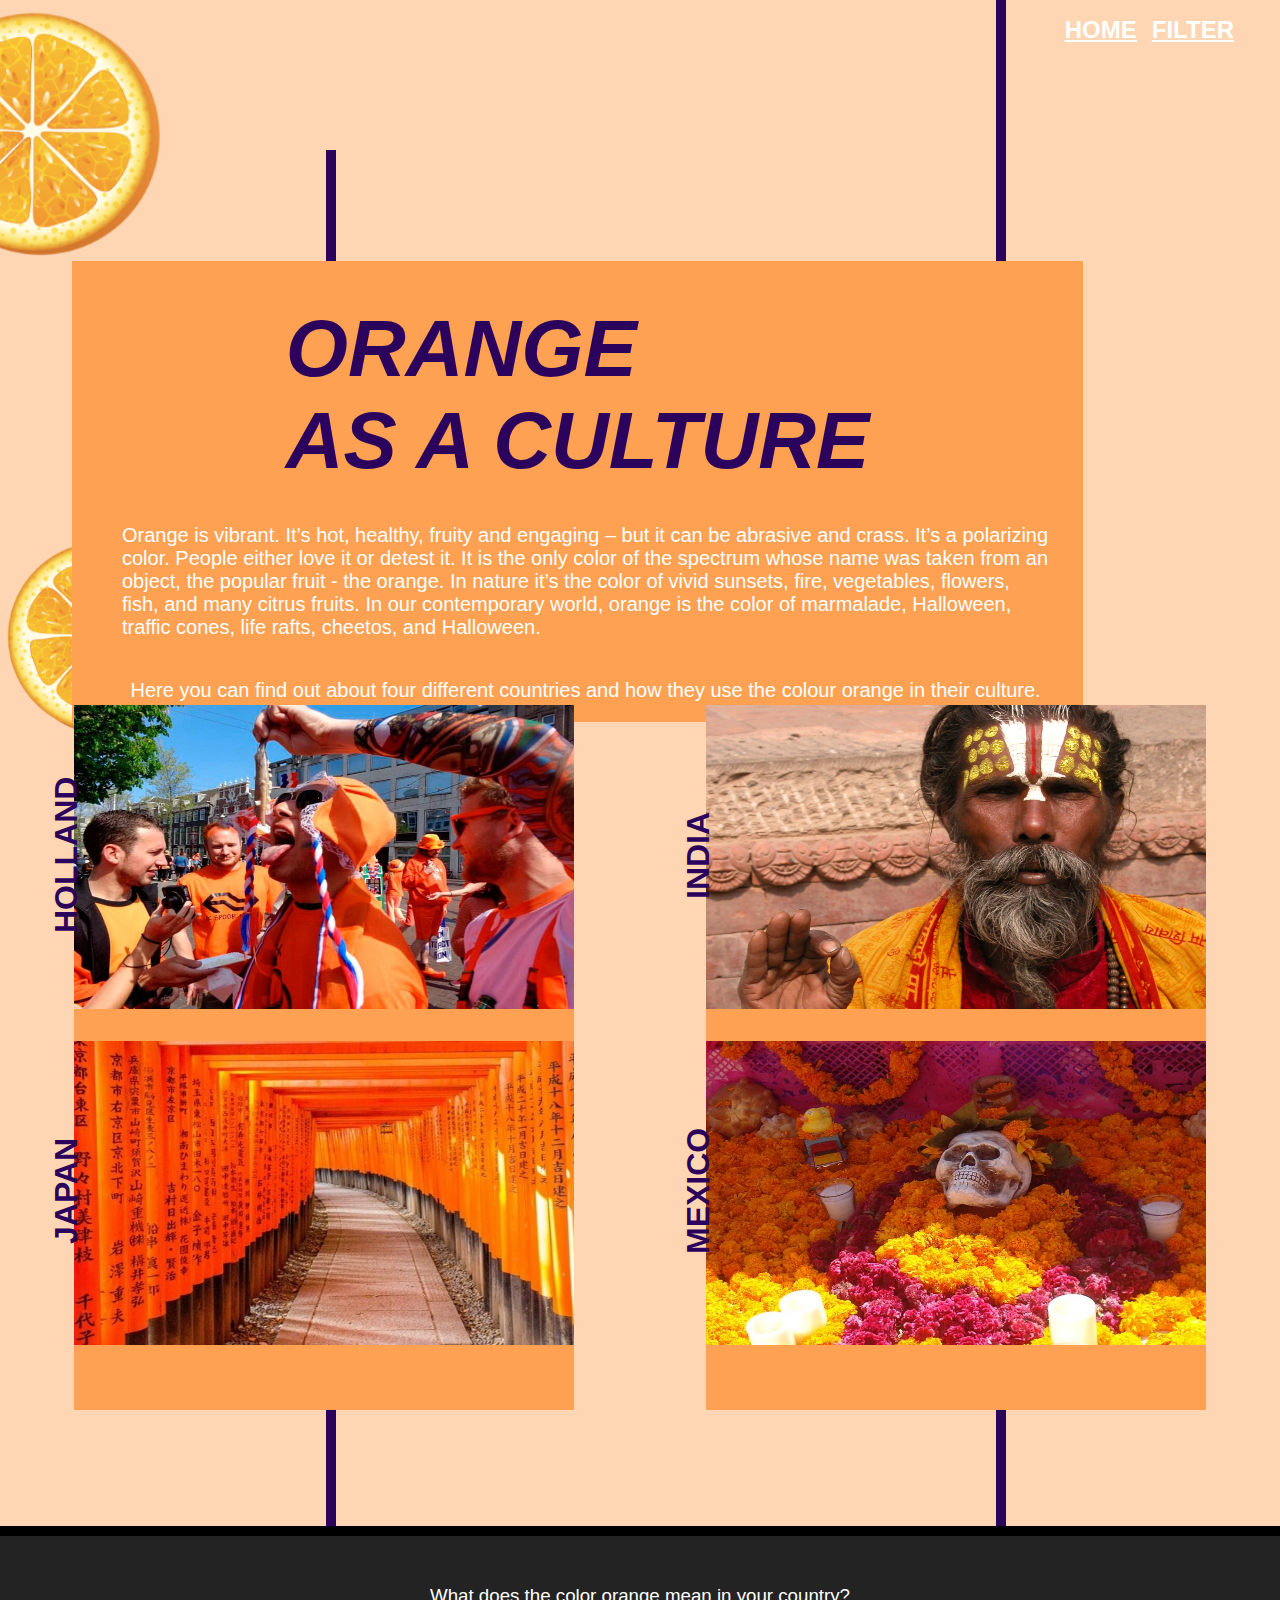
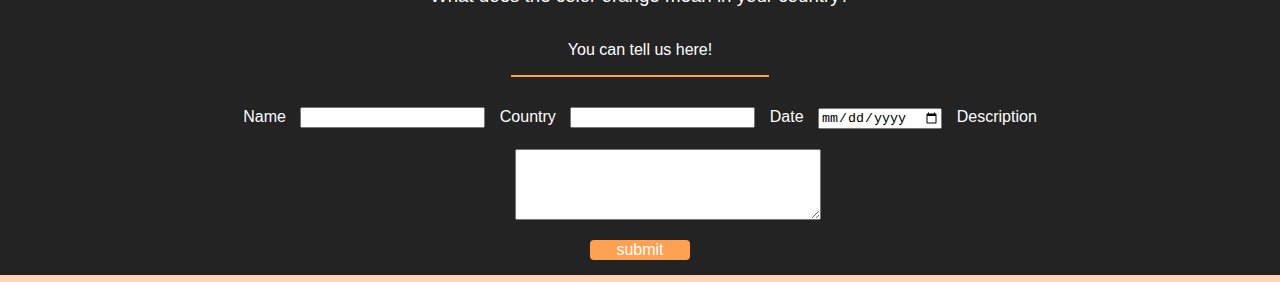
==== index.html @ 49e74b85 "Add files via upload" ====
<!DOCTYPE html>
<html lang="en">

<head>
    <meta charset="UTF-8">
    <meta name="author" content="Lucaderuiter">
    <meta name="viewport" content="width=device-width, initial-scale=1">
    <title>FED site</title>
    <link rel="stylesheet" href="stylesheet.css">
    
</head>

<body>
    <header>
        <nav>
            <ul>
                <li> <a href="index.html">HOME</a> </li>
                <li id="filterknop" class="fknop">FILTER</li>
            </ul>
        </nav>

        <section id="filtersection">
            <h2> COUNTRIES</h2>
            <ul>
                <li>Netherlands</li>
                <li>India</li>
                <li>Mexico</li>
                <li>Japan</li>
            </ul>

            <h2> CATEGORIES</h2>
            <ul>
                <li>Clothes</li>
                <li>Religion</li>
                <li>Festival</li>
                <li>All</li>
            </ul>

            <h2> PREFERENCE</h2>
            <ul>
                <li>Faces</li>
                <li>Objects</li>
            </ul>
            <hr>
            <button id="savebtn"> Save </button>
        </section>
    </header>

    <!--De afbeeldingen in het design-->
    <img class="orangeslice" src="img/orangeslice.png" alt="orangeslice">
    <img class="orangeslice3" src="img/orangeslice.png" alt="orangeslice">
    <img class="lijn1" src="img/lijn.png" alt="lijn">
    <img class="lijn2" src="img/lijn.png" alt="lijn">


    <main>
        <!--de intro-->
        <article>
            <h1>ORANGE <br> AS A CULTURE</h1>
            <p>Orange is vibrant. It’s hot, healthy, fruity and engaging – but it can be abrasive and crass. It’s a polarizing color. People either love it or detest it. It is the only color of the spectrum whose name was taken from an object, the popular fruit - the orange. In nature it’s the color of vivid sunsets, fire, vegetables, flowers, fish, and many citrus fruits. In our contemporary world, orange is the color of marmalade, Halloween, traffic cones, life rafts, cheetos, and Halloween.
                <br>
            <p> Here you can find out about four different countries and how they use the colour orange in their culture.</p>
        </article>

        <!-- Landen -->
        <article>
            <ul>
                <li>
                    <p>HOLLAND</p> <img src="img/kingsday6.jpg"> </li>
                <li>
                    <p> INDIA </p>
                    <a href="categorie.html"><img src="img/hindu-monk-2.jpg"> </a>
                </li>
                <li>
                    <p> JAPAN </p> <img src="img/japanshrine-nieuw.jpg"> </li>
                <li>
                    <p>MEXICO</p> <img src="img/mexico-bloemen-2.jpg"></li>
            </ul>
        </article>

    </main>

    <!--   https://www.w3schools.com/html/html_form_input_types.asp-->
    <!--   Formulier voor de gebruiker-->
    <footer>
        <section>
            <h3> What does the color orange mean in your country?</h3>
            <p> You can tell us here!</p>
        </section>
        <hr>
        <form>
            <label for="Name">Name</label>
            <input type="text" name="name" required>

            <label for="country"> Country</label>
            <input type="text" name="country" required>

            <label for="date"> Date </label>
            <input type="date" name="date" required>

            <label for="description">Description</label>
            <textarea name="description" form="form" required></textarea>

            
            <input type="submit" value="submit">
            
        </form>

    </footer>
    
<script src="script.js"></script>
</body>


</html>
---- stylesheet.css ----
/* MOBILE screen */


/* https://css-tricks.com/snippets/css/a-guide-to-flexbox/
*/

html {
    font-family: Arial, sans-serif;
}
body {
    background-color: #FFD6B4;
}


/*navigatie balk*/

nav ul {
    display: flex;
    flex-wrap: wrap;
    justify-content: flex-end;
    align-items: center;
    margin-right: 23px;
    z-index: 5;
}

nav li {
    list-style-type: none;
    font-weight: 600;
    padding-right: 15px;
    color: #ffffff;
    font-size: 1em;
    text-decoration: underline;
}


/*
nav a:visited {
    color: #ffffff;
}
*/

nav li:hover, nav a:hover {
    color: #2B025C;
    transition: 0.2s;
}


/*filter optie*/


/*https://codepen.io/FED_HERK04/pen/oNggmXN*/

#filtersection {
    position: absolute;
    background-color: #D8C0FF;
    padding: 20px;
    width: 82%;
    transition: margin 0.5s ease-out;
    visibility: visible;
    z-index: 5;
    margin-left: 2%;
    margin-top: -40em;
}

#filtersection li:hover {
    background-color: #FFA152;
    color: white;
}

header section h2 {
    font-family: helvetica neue, sans-serif;
    color: #FFA152;
}

header section ul {
    display: flex;
    flex-wrap: wrap;
}

header section ul li {
    list-style-type: none;
    margin-bottom: 10px;
    margin-right: 10px;
    width: 33%;
    background-color: white;
    padding: 10px;
    font-family: helvetica neue, sans-serif;
    color: #FFA152;
    font-weight: 400;
    text-align: center;
    font-size: 1em;
}

header section button {
    height: 34px;
    width: 100px;
    margin: -20px -50px;
    margin-top: 19px;
    position: relative;
    top: 50%;
    left: 50%;
    font-family: helvetica neue, sans-serif;
    font-size: 1em;
    color: #2B025C;
    font-weight: 600;
}

header section hr {
    width: 1em;
    border-style: ridge;
    border-color: #FFA152;
}


/*startpagina*/

.orangeslice {
    position: relative;
    margin-top: -6em;
    margin-left: -6em;
    z-index: -1;
    width: 250px;
}

.orangeslice3 {
    position: relative;
    bottom: -25em;
    left: -15em;
    margin-left: 5em;
    z-index: -3;
    width: 80px;
}

.lijn1 {
    position: absolute;
    width: 10px;
    margin-top: -4em;
    height: fit-content;
    margin-left: 6%;
    z-index: -1;
}

.lijn2 {
    position: absolute;
    margin-top: 3em;
    height: 96em;
    margin-left: -20%;
    z-index: -1;
    width: 10px;
}

main article:first-child {
    background-color: #FFA152;
    width: 80%;
    margin-left: 4em;
}

main h1 {
    color: #2B025C;
    font-weight: 800;
    font-size: 3em;
    margin-bottom: 0%;
    margin-top: 25px;
    font-style: italic;
    font-family: helvetica neue, sans-serif;
    padding: 17px;
}

main p {
    color: white;
    font-size: 1em;
    font-weight: 100;
    margin-right: 20px;
    padding-left: 50px
}

main article ul {
    display: flex;
    flex-wrap: wrap;
}

main article li {
    list-style-type: none;
    background-color: #FFA152;
    width: 300px;
    height: 15em;
    margin-top: 2em;
    margin-left: auto;
    margin-right: auto;
}


/*https://stackoverflow.com/questions/4264527/vertical-text-direction*/

main article ul li p {
    writing-mode: tb-rl;
    transform: rotate(180deg);
    margin: 0px 0px 0px -40px;
    text-align: center;
    font-weight: 600;
    height: 170px;
    font-size: 2em;
    color: #2B025C;
}

main article li img {
    margin-right: auto;
    margin-left: auto;
    margin-top: -155px;
    width: 300px;
    height: 13em;
    z-index: 1;
    
}

main article li img:hover {
    opacity: 50%;
    transition: 0.3s;
}


/* categorie pagina

.categorie h1 {
    font-style: normal;
    background-color: #FFA152;
    width: 3em;
}

.categorie article li {
    margin-top: 5em;
}

.categorie article li h2 {
    transform: rotate(270deg);
    font-size: 2em;
    margin-left: 3em;
    margin-top: -80px;
    margin-bottom: -57px;
    text-align: start;
    height: 124px;
    width: 44px;
    z-index: 3;
    background-color: #FFA152;
    padding-top: 13px;
    position: relative;
}

.categorie article li img {
    margin-top: 0px;
}

.lijn3 {
    position: absolute;
    z-index: -1;
    margin-top: -8em;
    margin-left: 60%;
    width: 10px;
    height: fit-content;
} */



/*Detail pagina*/

main article {
    display: flex;
    flex-wrap: wrap;
}

main article section:first-child {
    width: 300px;
    justify-content: flex-start;
    background-color: #FFA152; 
}

main article section:last-child {
    width: 300px;
    justify-content: flex-end;
    color: #2B025C; 
}

main article section:nth-child(1) {
    color: #2B025C;
    margin-left: 10px;
    font-size: 1em;
}
 

/*
main article .sectionlinks h2 {
    color: #2B025C;
    margin-bottom: -14px;
    font-size: 2em;
}
*/

/*
main article .sectionlinks p {
    background-color: #FFA152;
    margin: 0px;
    padding-top: 40px;
    padding-right: 40px;
    padding-left: 35px;
    padding-bottom: 100px;
    font-size: 1em;
}

main article .sectionrechts {
    margin-left: 30%;
    margin-top: -9em;
}

main article .sectionrechts h3 {
    position: relative;
    color: #2B025C;
    font-weight: 500;
    background-color: #FFA152;
    margin-left: 150px;
    padding: 6px;
    padding-top: 39px;
    padding-bottom: 10px;
    margin-bottom: -15px;
}
*/

main article .sectionrechts img {
    height: 220px;
    width: 250px;
    justify-content: flex-end;
    display: flex;
}

/*
main article .sectionmidrechts {
    margin-left: 42%;
    margin-top: 4em;
}
*/

/*
main article .sectionmidrechts h2 {
    color: #2B025C;
    margin-bottom: -14px;
    font-size: 2em;
}

main article .sectionmidrechts p {
    background-color: #FFA152;
    margin: 0px;
    padding-top: 40px;
    padding-right: 40px;
    padding-left: 35px;
    padding-bottom: 100px;
    font-size: 2em;
}
*/

/*
main article .sectionmidlinks {
    width: 260px;
    margin-top: -9em;
    margin-bottom: 5em;
}
*/

/*
main article .sectionmidlinks h3 {
    position: relative;
    color: #2B025C;
    font-weight: 500;
    background-color: #FFA152;
    margin-left: 0em;
    padding: 6px;
    padding-top: 39px;
    padding-bottom: 10px;
    margin-bottom: -15px;
    width: 100px;
}
*/

main article .sectionmidlinks img {
    height: 220px;
    width: 250px;
    justify-content: flex-end;
    display: flex;
}

.lijn4 {
    position: absolute;
    z-index: -1;
    margin-top: -4em;
    margin-left: 83%;
    width: 10px;
    height: 310%;
}

.lijn5 {
    position: absolute;
    z-index: -1;
    margin-top: -4em;
    margin-left: 20%;
    width: 10px;
    height: 310%;
}


/*footer op elke pagina*/

footer {
    background-color: #232323;
    border-top-style: solid;
    border-top-color: black;
    border-top-width: 10px;
    margin-left: -8px;
    margin-right: -8px;
    margin-top: 100px;
    padding: 15px;
}

footer section h3 {
    color: white;
    font-weight: 400;
    padding: 15px;
}

footer section p {
    color: white;
}

footer section {
    height: auto;
    text-align: center;
}

footer hr {
    width: 16em;
    border-style: ridge;
    border-color: #FFA152;
}

 footer form {
    margin-top: 30px;
    text-align: center;
} 

footer label {
    color: white;
    font-weight: 100;
    margin: 10px;
}

footer form textarea {
    margin: 20px;
    width: 300px;
    height: 65px;
    align-content: center;
}

a {
    color: #ffffff;
}


/*
https://stackoverflow.com/questions/17042201/how-to-style-input-and-submit-button-with-css
*/

footer form input[type=submit] {
    width: 100px;
    align-content: center;
    background-color: #FFA152;
    color: white;
    font-size: 1em;
    border-style: none;
    border-radius: 4px;
}



/*TABLET screen MEDIAQUERIE*/

@media screen and (min-width: 600px) {
    /* https://css-tricks.com/snippets/css/a-guide-to-flexbox/
*/
    nav ul li {
        font-size: 1.2em;
    }
    .orangeslice3 {
        bottom: -30em;
        width: 120px;
    }
    .lijn1 {
        position: absolute;
        width: 10px;
        margin-top: -4em;
        height: fit-content;
        margin-left: 25%;
        z-index: -1;
    }
    .lijn2 {
        height: fit-content;
        margin-left: -120px;
    }
    #filtersection {
        width: 40%;
        margin-left: 50%;
        margin-top: -40em;
    }
    .intro {
        background-color: #FFA152;
        width: 80%;
    }
    main h1 {
        font-size: 4em;
    }
    main p {
        padding-right: 14px;
        font-size: 1em;
    }
    main article li {
        width: 500px;
        height: 19em;
    }
    /*https://stackoverflow.com/questions/4264527/vertical-text-direction*/
    main article ul li h2 {
        margin-left: -30px;
        margin-top: 100px;
        font-size: 2.5em;
    }
    main article li img {
        margin-top: -235px;
        width: 500px;
        height: 19em;
    }
    /*detail pagina*/
    .lijn4 {
        height: 3600px;
    }
    .lijn5 {
        height: 3600px;
        margin-left: 320px;
    }
    main article .sectionrechts img {
        margin: 20px;
        width: 400px;
        height: 400px;
        margin-top: -20px;
    }
    main article .sectionrechts h3 {
        width: 150px;
        margin: 20px;
        font-size: 1.7em;
        padding-left: 35px;
    }
    main article .sectionlinks {
        margin-left: 40px;
        font-size: 1.5em;
    }
    main article .sectionlinks p {
        font-size: 0.6em;
    }
    main article .sectionmidlinks {
        margin-left: 40px;
    }
    main article .sectionmidlinks h3 {
        margin: 20px;
        font-size: 1.7em;
        padding-right: 55px;
        margin-left: 60px;
    }
    main article .sectionmidlinks img {
        margin: 20px;
        width: 400px;
        height: 400px;
        margin-top: -20px;
        margin-left: 60px;
    }
    main article .sectionmidrechts p {
        font-size: 0.8em;
        margin-left: 120px;
    }
    main article .sectionmidrechts h2 {
        margin-left: 120px;
    }
    main article .sectionmidrechts {
        margin-right: 20px;
    }
}


/*DESKTOP screen MEDIAQUERIE*/

@media screen and (min-width: 992px) {
    /* https://css-tricks.com/snippets/css/a-guide-to-flexbox/
*/
    nav ul li {
        font-size: 1.5em;
    }
    .orangeslice3 {
        width: 200px;
    }
    .lijn1 {
        height: 1700px;
        margin-left: 550px;
    }
    .lijn2 {
        margin-top: 90px;
        height: 1500px;
    }
    #filtersection {
        width: 25%;
        margin-left: 69%;
        margin-top: -40em;
    }
    .intro {
        width: 60%;
        padding-left: 50px;
        padding-right: 70px;
        padding-top: 20px;
        padding-bottom: 20px;
        margin-left: 5%;
    }
    main h1 {
        font-size: 5em;
    }
    main p {
        font-size: 20px;
    }
    main article ul {
        display: flex;
        flex-wrap: wrap;
        padding: 0px;
    }
    /*categorie pagina*/
    .lijn3 {
        transform: rotate(90deg);
        margin-top: -660px;
    }
    /*detail pagina*/
    .lijn5 {
        margin-left: 500px;
        height: 2400px;
    }
    .lijn4 {
        height: 2400px;
    }
    main article {
        justify-content: center;
    }
    main article .sectionlinks h2 {
        margin: 0px;
    }
    main article .sectionlinks p {
        margin: 0px;
        height: 393px;
    }
    main article .sectionrechts {
        margin: 0px;
        margin-left: 100px
    }
    main article .sectionrechts img {
        margin: 0px;
        height: 500px;
        width: 500px;
    }
    main article .sectionrechts h3 {
        position: relative;
        color: #2B025C;
        font-weight: 500;
        background-color: #FFA152;
        margin-left: 20px;
        padding: 6px;
        padding-top: 39px;
        padding-bottom: 10px;
        margin-bottom: -15px;
        width: 5em;
    }
    main article .sectionmidrechts {
        width: 250px;
        margin-top: 110px;
        margin-right: -120px;
    }
    main article .sectionmidrechts p {
        margin: 0px;
        height: 393px;
    }
    main article .sectionmidlinks {
        margin-right: 38em;
        margin-top: -38em;
        margin-bottom: 5em;
        margin-left: -5px;
    }
    main article .sectionmidlinks h3 {
        position: relative;
        color: #2B025C;
        font-weight: 500;
        background-color: #FFA152;
        margin-left: 30px;
        padding: 6px;
        padding-top: 39px;
        padding-bottom: 10px;
        margin-bottom: -15px;
        width: 5em;
    }
    main article .sectionmidlinks img {
        height: 500px;
        width: 500px;
        margin-left: 30px;
        margin-top: 16px;
    }
    /*    footer*/
    footer form {
        margin-top: 30px;
        text-align: center;
    }
    footer form p {
        display: inline-grid;
        margin-left: 30px;
        color: white;
        font-weight: 100;
        margin-bottom: 3px;
    }
    footer form p:nth-child(7) {
        display: block;
        margin-top: 40px;
    }
    footer form textarea {
        display: block;
        margin-left: 40%;
        width: 300px;
        height: 65px;
    }
}
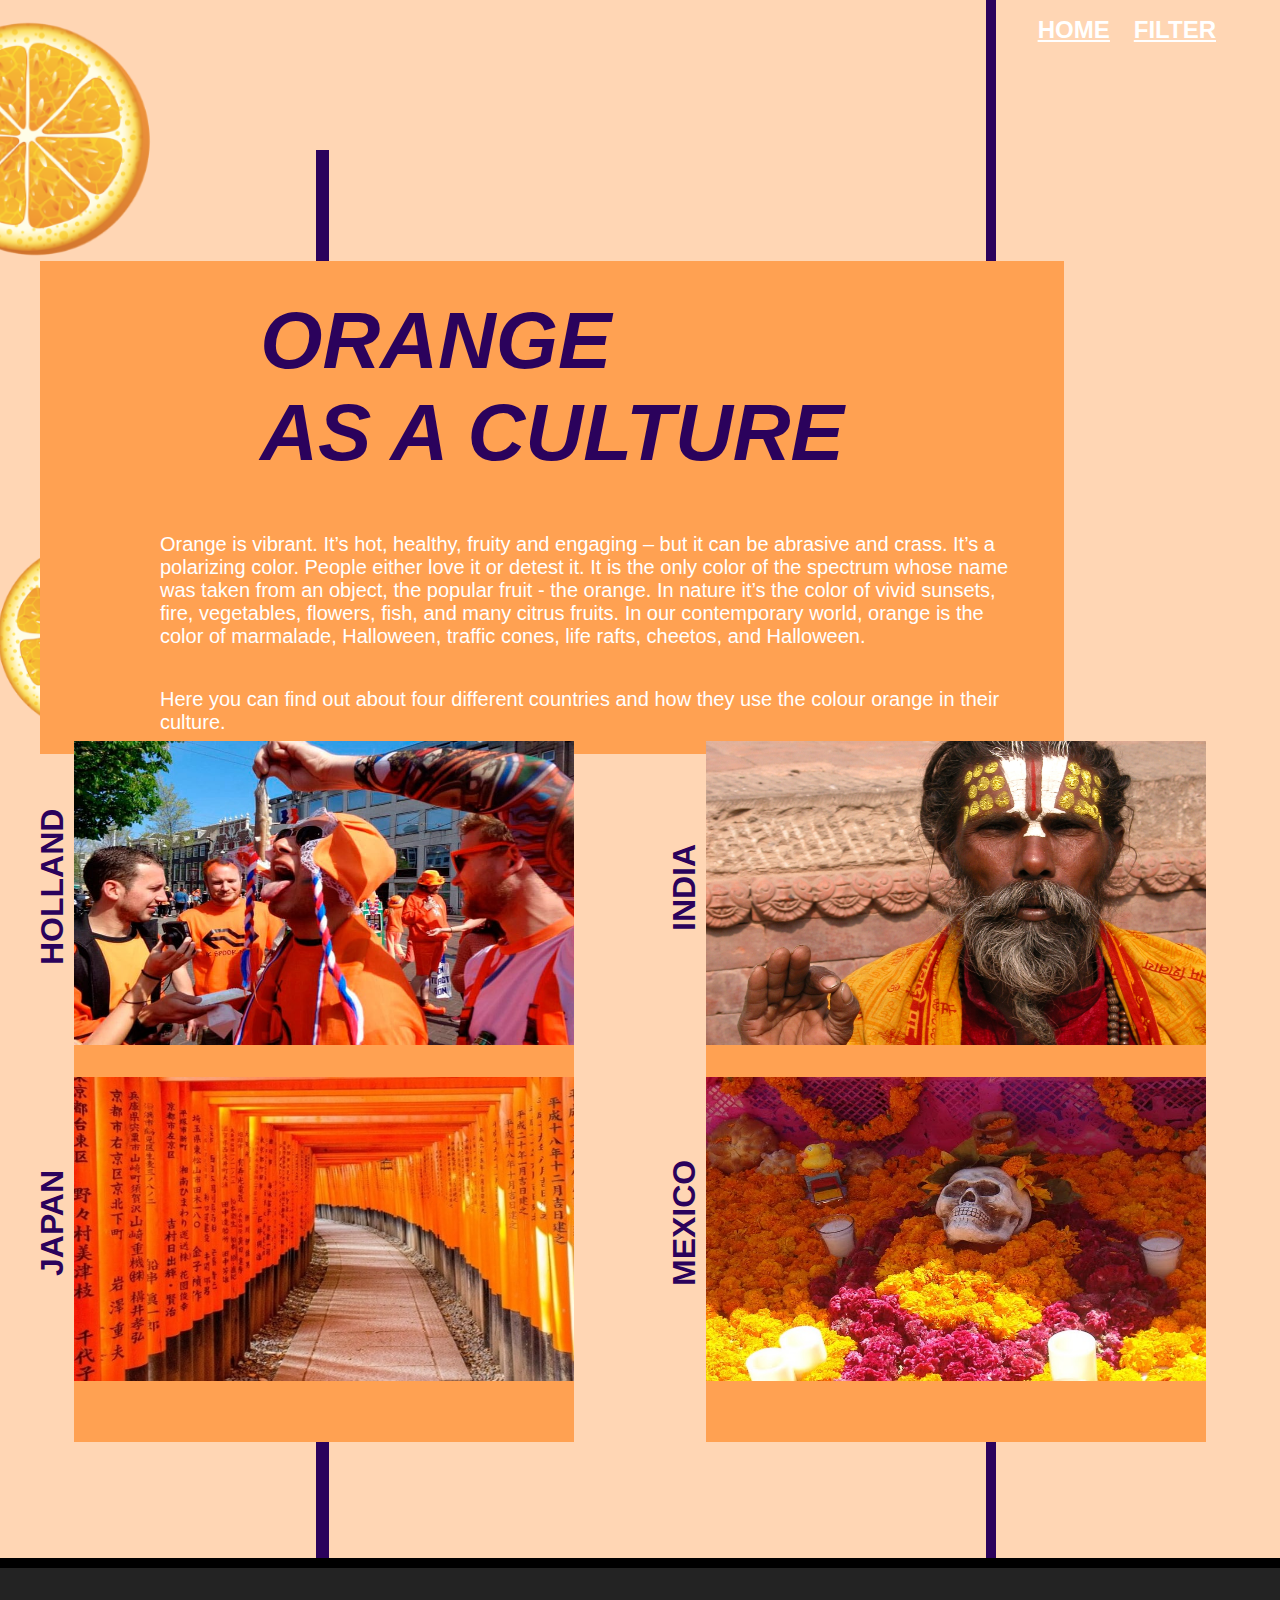
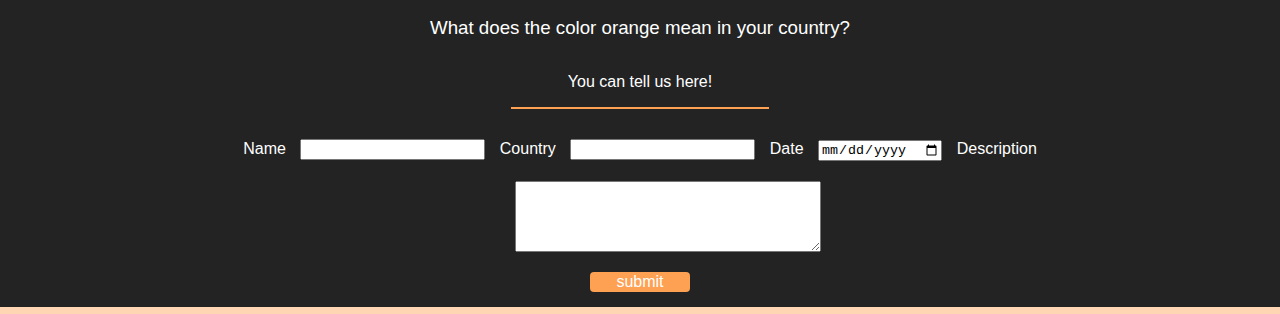
==== commit e4ae8e90: "Add files via upload" ====
--- a/index.html
+++ b/index.html
@@ -66,15 +66,15 @@
         <article>
             <ul>
                 <li>
-                    <p>HOLLAND</p> <img src="img/kingsday6.jpg"> </li>
+                    <span>HOLLAND</span> <a href="#"></a><img src="img/kingsday6.jpg"> </li>
                 <li>
-                    <p> INDIA </p>
-                    <a href="categorie.html"><img src="img/hindu-monk-2.jpg"> </a>
+                    <span> INDIA </span>
+                    <a href="detail.html"><img src="img/hindu-monk-2.jpg"> </a>
                 </li>
                 <li>
-                    <p> JAPAN </p> <img src="img/japanshrine-nieuw.jpg"> </li>
+                    <span> JAPAN </span> <a href="#"></a> <img src="img/japanshrine-nieuw.jpg"> </li>
                 <li>
-                    <p>MEXICO</p> <img src="img/mexico-bloemen-2.jpg"></li>
+                    <span>MEXICO</span> <a href="#"></a> <img src="img/mexico-bloemen-2.jpg"></li>
             </ul>
         </article>
 
@@ -89,7 +89,7 @@
         </section>
         <hr>
         <form>
-            <label for="Name">Name</label>
+            <label for="name">Name</label>
             <input type="text" name="name" required>
 
             <label for="country"> Country</label>
--- a/stylesheet.css
+++ b/stylesheet.css
@@ -19,18 +19,28 @@
     flex-wrap: wrap;
     justify-content: flex-end;
     align-items: center;
-    margin-right: 23px;
+    margin-right: 2em;
     z-index: 5;
 }
 
+
+    
 nav li {
     list-style-type: none;
     font-weight: 600;
-    padding-right: 15px;
+    padding-right: 1em;
     color: #ffffff;
-    font-size: 1em;
     text-decoration: underline;
-}
+    transition: 1s;
+
+}
+
+nav li a:active {
+    transition: 1s;
+    color: #2B025C;
+    
+}
+
 
 
 /*
@@ -38,11 +48,6 @@
     color: #ffffff;
 }
 */
-
-nav li:hover, nav a:hover {
-    color: #2B025C;
-    transition: 0.2s;
-}
 
 
 /*filter optie*/
@@ -54,12 +59,9 @@
     position: absolute;
     background-color: #D8C0FF;
     padding: 20px;
-    width: 82%;
     transition: margin 0.5s ease-out;
     visibility: visible;
     z-index: 5;
-    margin-left: 2%;
-    margin-top: -40em;
 }
 
 #filtersection li:hover {
@@ -92,10 +94,10 @@
 }
 
 header section button {
-    height: 34px;
-    width: 100px;
-    margin: -20px -50px;
-    margin-top: 19px;
+    height: 2em;
+    width: 7em;
+    margin: -3.5em;
+    transform: translate(-10%, -50%);
     position: relative;
     top: 50%;
     left: 50%;
@@ -119,7 +121,7 @@
     margin-top: -6em;
     margin-left: -6em;
     z-index: -1;
-    width: 250px;
+    width: 15em;
 }
 
 .orangeslice3 {
@@ -128,50 +130,47 @@
     left: -15em;
     margin-left: 5em;
     z-index: -3;
-    width: 80px;
+    width: 4em;
 }
 
 .lijn1 {
     position: absolute;
     width: 10px;
     margin-top: -4em;
-    height: fit-content;
-    margin-left: 6%;
+    height: 200vh;
     z-index: -1;
 }
 
 .lijn2 {
     position: absolute;
     margin-top: 3em;
-    height: 96em;
-    margin-left: -20%;
+    height: 150vh;
+    margin-left: -8em;
     z-index: -1;
-    width: 10px;
 }
 
 main article:first-child {
     background-color: #FFA152;
-    width: 80%;
-    margin-left: 4em;
+    width: 80vw;
+    margin-left: 2em;
 }
 
 main h1 {
     color: #2B025C;
-    font-weight: 800;
+    font-weight: 600;
     font-size: 3em;
-    margin-bottom: 0%;
-    margin-top: 25px;
+    margin: 0.3em;
     font-style: italic;
     font-family: helvetica neue, sans-serif;
-    padding: 17px;
+    padding: 10px;
 }
 
 main p {
     color: white;
     font-size: 1em;
     font-weight: 100;
-    margin-right: 20px;
-    padding-left: 50px
+    margin-right: 2em;
+    padding-left: 6em;
 }
 
 main article ul {
@@ -182,7 +181,7 @@
 main article li {
     list-style-type: none;
     background-color: #FFA152;
-    width: 300px;
+    width: 20em;
     height: 15em;
     margin-top: 2em;
     margin-left: auto;
@@ -192,7 +191,7 @@
 
 /*https://stackoverflow.com/questions/4264527/vertical-text-direction*/
 
-main article ul li p {
+main article ul li span {
     writing-mode: tb-rl;
     transform: rotate(180deg);
     margin: 0px 0px 0px -40px;
@@ -204,13 +203,18 @@
 }
 
 main article li img {
+    display: flex;
+    align-items: center;
+    justify-content: center;
+    overflow: hidden;
+    /*
     margin-right: auto;
     margin-left: auto;
     margin-top: -155px;
     width: 300px;
     height: 13em;
     z-index: 1;
-    
+*/
 }
 
 main article li img:hover {
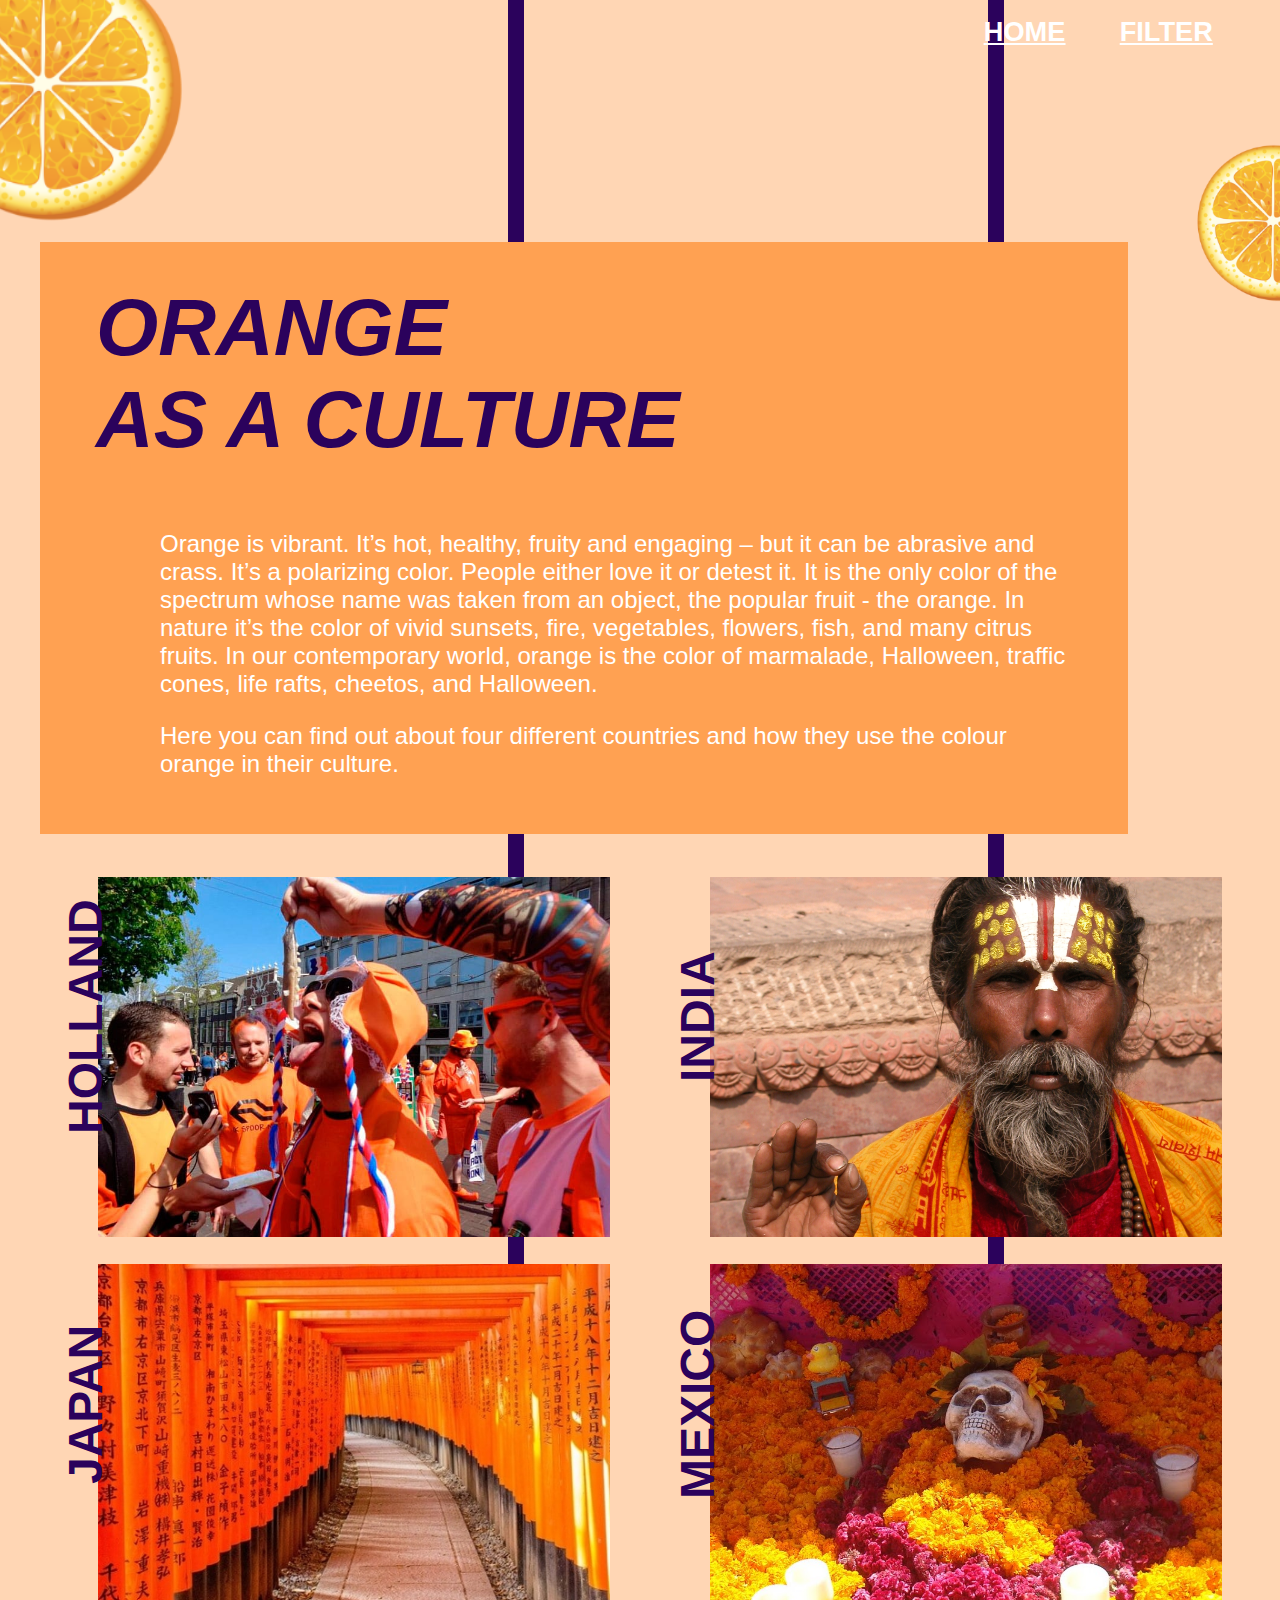
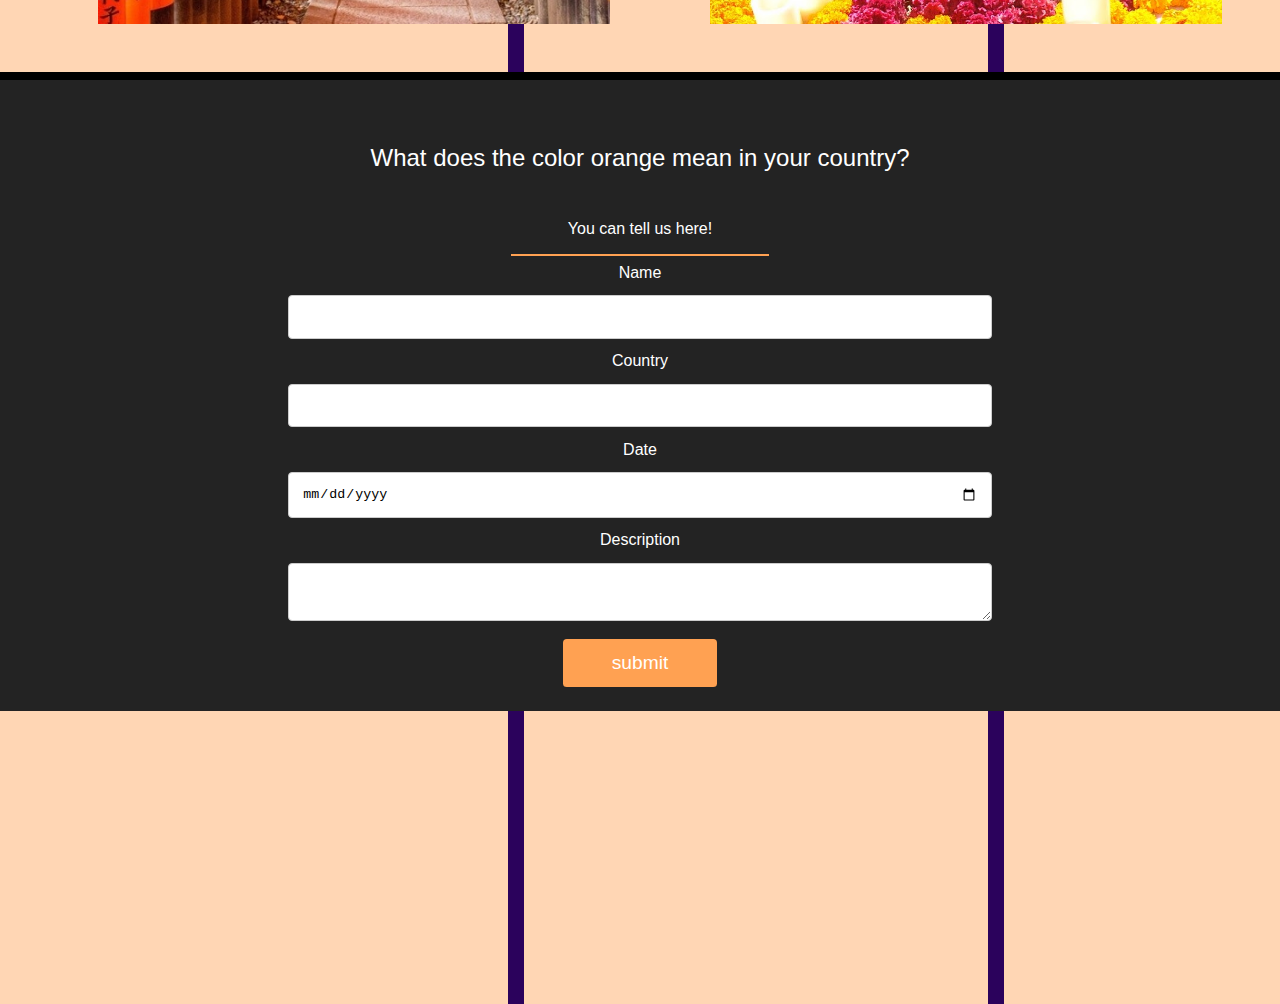
==== commit ae5aa565: "Add files via upload" ====
--- a/index.html
+++ b/index.html
@@ -7,7 +7,7 @@
     <meta name="viewport" content="width=device-width, initial-scale=1">
     <title>FED site</title>
     <link rel="stylesheet" href="stylesheet.css">
-    
+
 </head>
 
 <body>
@@ -15,7 +15,7 @@
         <nav>
             <ul>
                 <li> <a href="index.html">HOME</a> </li>
-                <li id="filterknop" class="fknop">FILTER</li>
+                <li id="filterknop">FILTER</li>
             </ul>
         </nav>
 
@@ -47,10 +47,12 @@
     </header>
 
     <!--De afbeeldingen in het design-->
-    <img class="orangeslice" src="img/orangeslice.png" alt="orangeslice">
-    <img class="orangeslice3" src="img/orangeslice.png" alt="orangeslice">
-    <img class="lijn1" src="img/lijn.png" alt="lijn">
-    <img class="lijn2" src="img/lijn.png" alt="lijn">
+    <article class="bgimages">
+        <img src="img/orangeslice.png" alt="orangeslice">
+        <img src="img/orangeslice.png" alt="orangeslice">
+        <img src="img/lijn.png" alt="lijn">
+        <img src="img/lijn.png" alt="lijn">
+    </article>
 
 
     <main>
@@ -59,22 +61,25 @@
             <h1>ORANGE <br> AS A CULTURE</h1>
             <p>Orange is vibrant. It’s hot, healthy, fruity and engaging – but it can be abrasive and crass. It’s a polarizing color. People either love it or detest it. It is the only color of the spectrum whose name was taken from an object, the popular fruit - the orange. In nature it’s the color of vivid sunsets, fire, vegetables, flowers, fish, and many citrus fruits. In our contemporary world, orange is the color of marmalade, Halloween, traffic cones, life rafts, cheetos, and Halloween.
                 <br>
-            <p> Here you can find out about four different countries and how they use the colour orange in their culture.</p>
+                <p> Here you can find out about four different countries and how they use the colour orange in their culture.</p>
         </article>
 
         <!-- Landen -->
         <article>
             <ul>
                 <li>
-                    <span>HOLLAND</span> <a href="#"></a><img src="img/kingsday6.jpg"> </li>
+                    <span>HOLLAND</span>
+                    <a href="#"></a><img src="img/kingsday6.jpg"> </li>
                 <li>
                     <span> INDIA </span>
                     <a href="detail.html"><img src="img/hindu-monk-2.jpg"> </a>
                 </li>
                 <li>
-                    <span> JAPAN </span> <a href="#"></a> <img src="img/japanshrine-nieuw.jpg"> </li>
+                    <span> JAPAN </span>
+                    <a href="#"></a> <img src="img/japanshrine-nieuw.jpg"> </li>
                 <li>
-                    <span>MEXICO</span> <a href="#"></a> <img src="img/mexico-bloemen-2.jpg"></li>
+                    <span>MEXICO</span>
+                    <a href="#"></a> <img src="img/mexico-bloemen-2.jpg"></li>
             </ul>
         </article>
 
@@ -101,14 +106,14 @@
             <label for="description">Description</label>
             <textarea name="description" form="form" required></textarea>
 
-            
+
             <input type="submit" value="submit">
-            
+
         </form>
 
     </footer>
-    
-<script src="script.js"></script>
+
+    <script src="script.js"></script>
 </body>
 
 
--- a/stylesheet.css
+++ b/stylesheet.css
@@ -1,4 +1,4 @@
-/* MOBILE screen */
+        /* MOBILE screen */
 
 
 /* https://css-tricks.com/snippets/css/a-guide-to-flexbox/
@@ -7,6 +7,7 @@
 html {
     font-family: Arial, sans-serif;
 }
+
 body {
     background-color: #FFD6B4;
 }
@@ -20,27 +21,28 @@
     justify-content: flex-end;
     align-items: center;
     margin-right: 2em;
-    z-index: 5;
-}
-
-
-    
-nav li {
+    z-index: -1;
+    transition: 0.7s;
+    cursor: pointer;
+}
+
+nav li,
+nav li a {
     list-style-type: none;
     font-weight: 600;
     padding-right: 1em;
     color: #ffffff;
     text-decoration: underline;
-    transition: 1s;
-
-}
-
-nav li a:active {
-    transition: 1s;
-    color: #2B025C;
-    
-}
-
+    transition: 0.7s;
+}
+
+
+/*https://css-tricks.com/almanac/properties/t/transition/*/
+
+nav li:hover,
+nav li a:hover {
+    color: #2B025C;
+}
 
 
 /*
@@ -56,22 +58,30 @@
 /*https://codepen.io/FED_HERK04/pen/oNggmXN*/
 
 #filtersection {
+    width: 70%;
     position: absolute;
     background-color: #D8C0FF;
-    padding: 20px;
+    padding: 1em;
     transition: margin 0.5s ease-out;
     visibility: visible;
-    z-index: 5;
+    z-index: 1;
+    transform: translate(3em, 0.1em);
+    margin-top: -80em;
 }
 
 #filtersection li:hover {
     background-color: #FFA152;
     color: white;
+}
+
+#filtersection li {
+    transition: 0.5s;
 }
 
 header section h2 {
     font-family: helvetica neue, sans-serif;
     color: #FFA152;
+    font-size: 1em;
 }
 
 header section ul {
@@ -81,11 +91,11 @@
 
 header section ul li {
     list-style-type: none;
-    margin-bottom: 10px;
-    margin-right: 10px;
+    margin-bottom: 0.5em;
+    margin-right: 0.5em;
     width: 33%;
     background-color: white;
-    padding: 10px;
+    padding: 1em;
     font-family: helvetica neue, sans-serif;
     color: #FFA152;
     font-weight: 400;
@@ -105,6 +115,13 @@
     font-size: 1em;
     color: #2B025C;
     font-weight: 600;
+    transition: 1s;
+    border-color: #2B025C;
+}
+
+header section button:hover {
+    background-color: #2B025C;
+    color: white;
 }
 
 header section hr {
@@ -114,33 +131,41 @@
 }
 
 
-/*startpagina*/
-
-.orangeslice {
+/*bgimages*/
+
+.bgimages img:nth-of-type(1) {
     position: relative;
-    margin-top: -6em;
+    margin-top: -8em;
     margin-left: -6em;
     z-index: -1;
     width: 15em;
 }
 
-.orangeslice3 {
+.bgimages img:nth-of-type(2) {
     position: relative;
-    bottom: -25em;
-    left: -15em;
-    margin-left: 5em;
-    z-index: -3;
-    width: 4em;
-}
-
-.lijn1 {
+    transform: translate(9em, 3em);
+    z-index: -1;
+    width: 7em;
+}
+
+.bgimages img:nth-of-type(3) {
     position: absolute;
-    width: 10px;
-    margin-top: -4em;
-    height: 200vh;
+    width: 1em;
+    transform: translate(-6em, -10em);
+    height: 300vh;
     z-index: -1;
 }
 
+.bgimages img:nth-of-type(4) {
+    position: absolute;
+    transform: translate(-1em, -10em);
+    width: 1em;
+    height: 300vh;
+    z-index: -1;
+}
+
+
+/*
 .lijn2 {
     position: absolute;
     margin-top: 3em;
@@ -148,11 +173,16 @@
     margin-left: -8em;
     z-index: -1;
 }
-
-main article:first-child {
+*/
+
+
+/* homepage */
+
+main article:nth-of-type(1) {
     background-color: #FFA152;
     width: 80vw;
     margin-left: 2em;
+    padding-bottom: 2em;
 }
 
 main h1 {
@@ -162,7 +192,7 @@
     margin: 0.3em;
     font-style: italic;
     font-family: helvetica neue, sans-serif;
-    padding: 10px;
+    padding: 1em;
 }
 
 main p {
@@ -170,7 +200,7 @@
     font-size: 1em;
     font-weight: 100;
     margin-right: 2em;
-    padding-left: 6em;
+    padding-left: 5em;
 }
 
 main article ul {
@@ -181,8 +211,6 @@
 main article li {
     list-style-type: none;
     background-color: #FFA152;
-    width: 20em;
-    height: 15em;
     margin-top: 2em;
     margin-left: auto;
     margin-right: auto;
@@ -197,16 +225,19 @@
     margin: 0px 0px 0px -40px;
     text-align: center;
     font-weight: 600;
-    height: 170px;
+    height: 25vh;
     font-size: 2em;
     color: #2B025C;
 }
 
 main article li img {
     display: flex;
-    align-items: center;
     justify-content: center;
     overflow: hidden;
+    height: 31vh;
+    width: 64vw;
+    margin-top: -26vh;
+    transition: 0.7s;
     /*
     margin-right: auto;
     margin-left: auto;
@@ -219,54 +250,51 @@
 
 main article li img:hover {
     opacity: 50%;
-    transition: 0.3s;
-}
-
-
-/* categorie pagina
-
-.categorie h1 {
-    font-style: normal;
-    background-color: #FFA152;
-    width: 3em;
-}
-
-.categorie article li {
-    margin-top: 5em;
-}
-
-.categorie article li h2 {
-    transform: rotate(270deg);
+}
+
+
+/*Detail pagina*/
+
+
+/*https://css-tricks.com/snippets/css/a-guide-to-flexbox/*/
+
+.detailpagina article:first-child {
+    background-color: transparent;
+    margin: none;
+}
+
+.detailpagina p {
+    padding: 1em;
+}
+
+main article section h2 {
+    margin-left: 0.5em;
+    color: #2B025C;
     font-size: 2em;
-    margin-left: 3em;
-    margin-top: -80px;
-    margin-bottom: -57px;
-    text-align: start;
-    height: 124px;
-    width: 44px;
-    z-index: 3;
-    background-color: #FFA152;
-    padding-top: 13px;
-    position: relative;
-}
-
-.categorie article li img {
-    margin-top: 0px;
-}
-
-.lijn3 {
-    position: absolute;
-    z-index: -1;
-    margin-top: -8em;
-    margin-left: 60%;
-    width: 10px;
-    height: fit-content;
-} */
-
-
-
-/*Detail pagina*/
-
+}
+
+main article section h3 {
+    margin: 0em 1em;
+    color: #2B025C;
+    font-size: 1em;
+}
+
+.detailpagina article section {
+    background-color: #FFA152;
+    margin: 1em;
+    display: flex;
+    flex-flow: column wrap;
+    width: 73vw;
+}
+
+.detailpagina img {
+    width: 73vw;
+    margin-left: 1em;
+    padding-bottom: 2em;
+}
+
+
+/*
 main article {
     display: flex;
     flex-wrap: wrap;
@@ -275,13 +303,13 @@
 main article section:first-child {
     width: 300px;
     justify-content: flex-start;
-    background-color: #FFA152; 
+    background-color: #FFA152;
 }
 
 main article section:last-child {
     width: 300px;
     justify-content: flex-end;
-    color: #2B025C; 
+    color: #2B025C;
 }
 
 main article section:nth-child(1) {
@@ -289,7 +317,8 @@
     margin-left: 10px;
     font-size: 1em;
 }
- 
+*/
+
 
 /*
 main article .sectionlinks h2 {
@@ -298,6 +327,7 @@
     font-size: 2em;
 }
 */
+
 
 /*
 main article .sectionlinks p {
@@ -328,12 +358,16 @@
 }
 */
 
+
+/*
 main article .sectionrechts img {
     height: 220px;
     width: 250px;
     justify-content: flex-end;
     display: flex;
 }
+*/
+
 
 /*
 main article .sectionmidrechts {
@@ -341,6 +375,7 @@
     margin-top: 4em;
 }
 */
+
 
 /*
 main article .sectionmidrechts h2 {
@@ -360,6 +395,7 @@
 }
 */
 
+
 /*
 main article .sectionmidlinks {
     width: 260px;
@@ -367,6 +403,7 @@
     margin-bottom: 5em;
 }
 */
+
 
 /*
 main article .sectionmidlinks h3 {
@@ -383,30 +420,15 @@
 }
 */
 
+
+/*
 main article .sectionmidlinks img {
     height: 220px;
     width: 250px;
     justify-content: flex-end;
     display: flex;
 }
-
-.lijn4 {
-    position: absolute;
-    z-index: -1;
-    margin-top: -4em;
-    margin-left: 83%;
-    width: 10px;
-    height: 310%;
-}
-
-.lijn5 {
-    position: absolute;
-    z-index: -1;
-    margin-top: -4em;
-    margin-left: 20%;
-    width: 10px;
-    height: 310%;
-}
+*/
 
 
 /*footer op elke pagina*/
@@ -415,17 +437,15 @@
     background-color: #232323;
     border-top-style: solid;
     border-top-color: black;
-    border-top-width: 10px;
-    margin-left: -8px;
-    margin-right: -8px;
-    margin-top: 100px;
-    padding: 15px;
+    border-top-width: 0.5em;
+    margin: 1em -0.5em 0em -0.5em;
+    padding: 1em;
 }
 
 footer section h3 {
     color: white;
     font-weight: 400;
-    padding: 15px;
+    padding: 1em;
 }
 
 footer section p {
@@ -443,43 +463,65 @@
     border-color: #FFA152;
 }
 
- footer form {
-    margin-top: 30px;
+footer form {
+    margin: 2em;
     text-align: center;
-} 
-
-footer label {
-    color: white;
-    font-weight: 100;
-    margin: 10px;
-}
-
-footer form textarea {
-    margin: 20px;
-    width: 300px;
-    height: 65px;
-    align-content: center;
-}
-
-a {
-    color: #ffffff;
-}
-
-
-/*
-https://stackoverflow.com/questions/17042201/how-to-style-input-and-submit-button-with-css
-*/
-
-footer form input[type=submit] {
-    width: 100px;
+}
+
+
+/*https://www.w3schools.com/howto/howto_css_contact_form.asp*/
+
+input[type=text],
+[type=date],
+select,
+textarea {
+    width: 100%;
+    padding: 1em;
+    border: 1px solid #ccc;
+    border-radius: 4px;
+    box-sizing: border-box;
+    margin-top: 1em;
+    margin-bottom: 1em;
+    resize: vertical;
+}
+
+input[type=submit] {
+    width: 6em;
+    height: 2em;
     align-content: center;
     background-color: #FFA152;
     color: white;
     font-size: 1em;
     border-style: none;
-    border-radius: 4px;
-}
-
+    border-radius: 0.2em;
+    cursor: pointer;
+    transition: 0.4s;
+}
+
+input[type=submit]:hover {
+    background-color: darkorange;
+}
+
+footer label {
+    color: white;
+    margin: 1em;
+}
+
+
+/*
+footer form textarea {
+    margin: 1em;
+    width: 20em;
+    height: 5em;
+    transform: translate(-20%, -10%);
+    
+}
+*/
+
+
+/*
+https://stackoverflow.com/questions/17042201/how-to-style-input-and-submit-button-with-css
+*/
 
 
 /*TABLET screen MEDIAQUERIE*/
@@ -488,7 +530,9 @@
     /* https://css-tricks.com/snippets/css/a-guide-to-flexbox/
 */
     nav ul li {
-        font-size: 1.2em;
+        font-size: 1.3em;
+    }
+    /*
     }
     .orangeslice3 {
         bottom: -30em;
@@ -506,11 +550,83 @@
         height: fit-content;
         margin-left: -120px;
     }
-    #filtersection {
-        width: 40%;
-        margin-left: 50%;
-        margin-top: -40em;
-    }
+*/
+#filtersection {
+    width: 60%;
+    transform: translate(9em, 0.1em);
+    margin-top: -70em;
+}
+    /*bgimages*/
+.bgimages img:nth-of-type(2) {
+    transform: translate(33em, 3em);
+}
+.bgimages img:nth-of-type(3) {
+    transform: translate(-2em, -10em);
+    height: 310vh;
+    z-index: -1;
+}
+.bgimages img:nth-of-type(4) {
+    transform: translate(20em, -10em);
+    width: 1em;
+    height: 310vh;
+}
+    /*homepage*/
+main article:nth-of-type(1) {
+    width: 85vw;
+}
+main h1 {
+    font-size: 3.6em;
+    padding: 0.5em;
+}
+    
+main p {
+    font-size: 1.1em;
+}
+    
+main article li img {
+    height: 45vh;
+    width: 68vw;
+}
+    
+main article ul li span {
+    font-size: 2.4em;
+}
+    
+    /*detail pagina*/
+main article section h2 {
+    font-size: 2.3em;
+    margin-bottom: 0.2em;
+}
+main article section h3 {
+    margin: 0em 0.9em;
+    font-size: 1.3em;
+}
+    
+    
+.detailpagina article section {
+    width: 70vw;
+}
+    
+.detailpagina img {
+    width: 70vw;
+}
+.detailpagina article section:nth-of-type(2) {
+    float: right;
+}
+.detailpagina img:nth-of-type(2) {
+    float: right;
+    margin-right: 1em;
+}
+    
+    /*footer*/
+    
+footer {
+    margin: 3em -0.5em 0em -0.5em;
+}
+footer form {
+    margin: 3.5em;
+}
+    /*
     .intro {
         background-color: #FFA152;
         width: 80%;
@@ -526,7 +642,9 @@
         width: 500px;
         height: 19em;
     }
+*/
     /*https://stackoverflow.com/questions/4264527/vertical-text-direction*/
+    /*
     main article ul li h2 {
         margin-left: -30px;
         margin-top: 100px;
@@ -537,7 +655,7 @@
         width: 500px;
         height: 19em;
     }
-    /*detail pagina*/
+    detail pagina
     .lijn4 {
         height: 3600px;
     }
@@ -591,16 +709,136 @@
         margin-right: 20px;
     }
 }
-
-
+*/
 /*DESKTOP screen MEDIAQUERIE*/
-
 @media screen and (min-width: 992px) {
-    /* https://css-tricks.com/snippets/css/a-guide-to-flexbox/
-*/
-    nav ul li {
-        font-size: 1.5em;
-    }
+        /* https://css-tricks.com/snippets/css/a-guide-to-flexbox/
+*/
+nav ul li {
+    font-size: 1.7em;
+}
+        
+#filtersection {
+    width: 30%;
+    transform: translate(56em, 0.1em);
+    margin-top: -80em;
+}
+        
+header section h2 {
+    font-size: 1.5em;
+}
+        
+.bgimages img:nth-of-type(1) {
+    width: 17em;
+}
+
+.bgimages img:nth-of-type(2) {
+    transform: translate(63em, 5em);
+    width: 10em;
+}
+
+.bgimages img:nth-of-type(3) {
+    transform: translate(10em, -10em);
+    height: 300vh;
+}
+
+.bgimages img:nth-of-type(4) {
+    transform: translate(40em, -10em);
+    height: 300vh;
+}
+
+    
+    /* homepage */
+
+main h1 {
+    font-size: 5em;
+    margin: 0.2em;
+    padding: 0.5em;
+}
+
+main p {
+    font-size: 1.5em;
+}
+
+
+main article li {
+    list-style-type: none;
+    background-color: #FFA152;
+    margin-top: 2em;
+    margin-left: auto;
+    margin-right: auto;
+}
+
+
+/*https://stackoverflow.com/questions/4264527/vertical-text-direction*/
+
+main article ul li span {
+    height: 30vh;
+    font-size: 3em;
+}
+
+main article li img {
+    height: 40vh;
+    width: 40vw;
+    margin-top: -31vh;
+
+}
+
+main article li img:hover {
+    opacity: 50%;
+}
+
+
+/*Detail pagina*/
+
+
+main article section h2 {
+    font-size: 3em;
+}
+
+main article section h3 {
+    margin: 0em 0.7em;
+    font-size: 2em;
+}
+
+.detailpagina article section {
+    width: 60vw;
+}
+
+.detailpagina img {
+    width: 60vw;
+}
+    
+.detailpagina article section:nth-of-type(2) {
+    float: right;
+    margin-right: -3em;
+}
+.detailpagina img:nth-of-type(2) {
+    float: right;
+    margin-right: -3em;
+}
+    
+
+/*footer op elke pagina*/
+
+footer section h3 {
+    font-size: 1.5em;
+}
+
+footer form {
+    margin: 0.5em 17em;
+}
+
+
+/*https://www.w3schools.com/howto/howto_css_contact_form.asp*/
+
+input[type=submit] {
+    width: 8em;
+    height: 2.5em;
+    font-size: 1.2em;
+}
+        
+            /*
     .orangeslice3 {
         width: 200px;
     }
@@ -611,12 +849,8 @@
     .lijn2 {
         margin-top: 90px;
         height: 1500px;
-    }
-    #filtersection {
-        width: 25%;
-        margin-left: 69%;
-        margin-top: -40em;
-    }
+*/
+            /*
     .intro {
         width: 60%;
         padding-left: 50px;
@@ -636,12 +870,9 @@
         flex-wrap: wrap;
         padding: 0px;
     }
-    /*categorie pagina*/
-    .lijn3 {
-        transform: rotate(90deg);
-        margin-top: -660px;
-    }
-    /*detail pagina*/
+    
+
+    detail pagina
     .lijn5 {
         margin-left: 500px;
         height: 2400px;
@@ -683,6 +914,8 @@
     main article .sectionmidrechts {
         width: 250px;
         margin-top: 110px;
+*/
+            /*
         margin-right: -120px;
     }
     main article .sectionmidrechts p {
@@ -713,7 +946,9 @@
         margin-left: 30px;
         margin-top: 16px;
     }
-    /*    footer*/
+*/
+            /*
+        footer
     footer form {
         margin-top: 30px;
         text-align: center;
@@ -735,4 +970,5 @@
         width: 300px;
         height: 65px;
     }
-}+*/
+    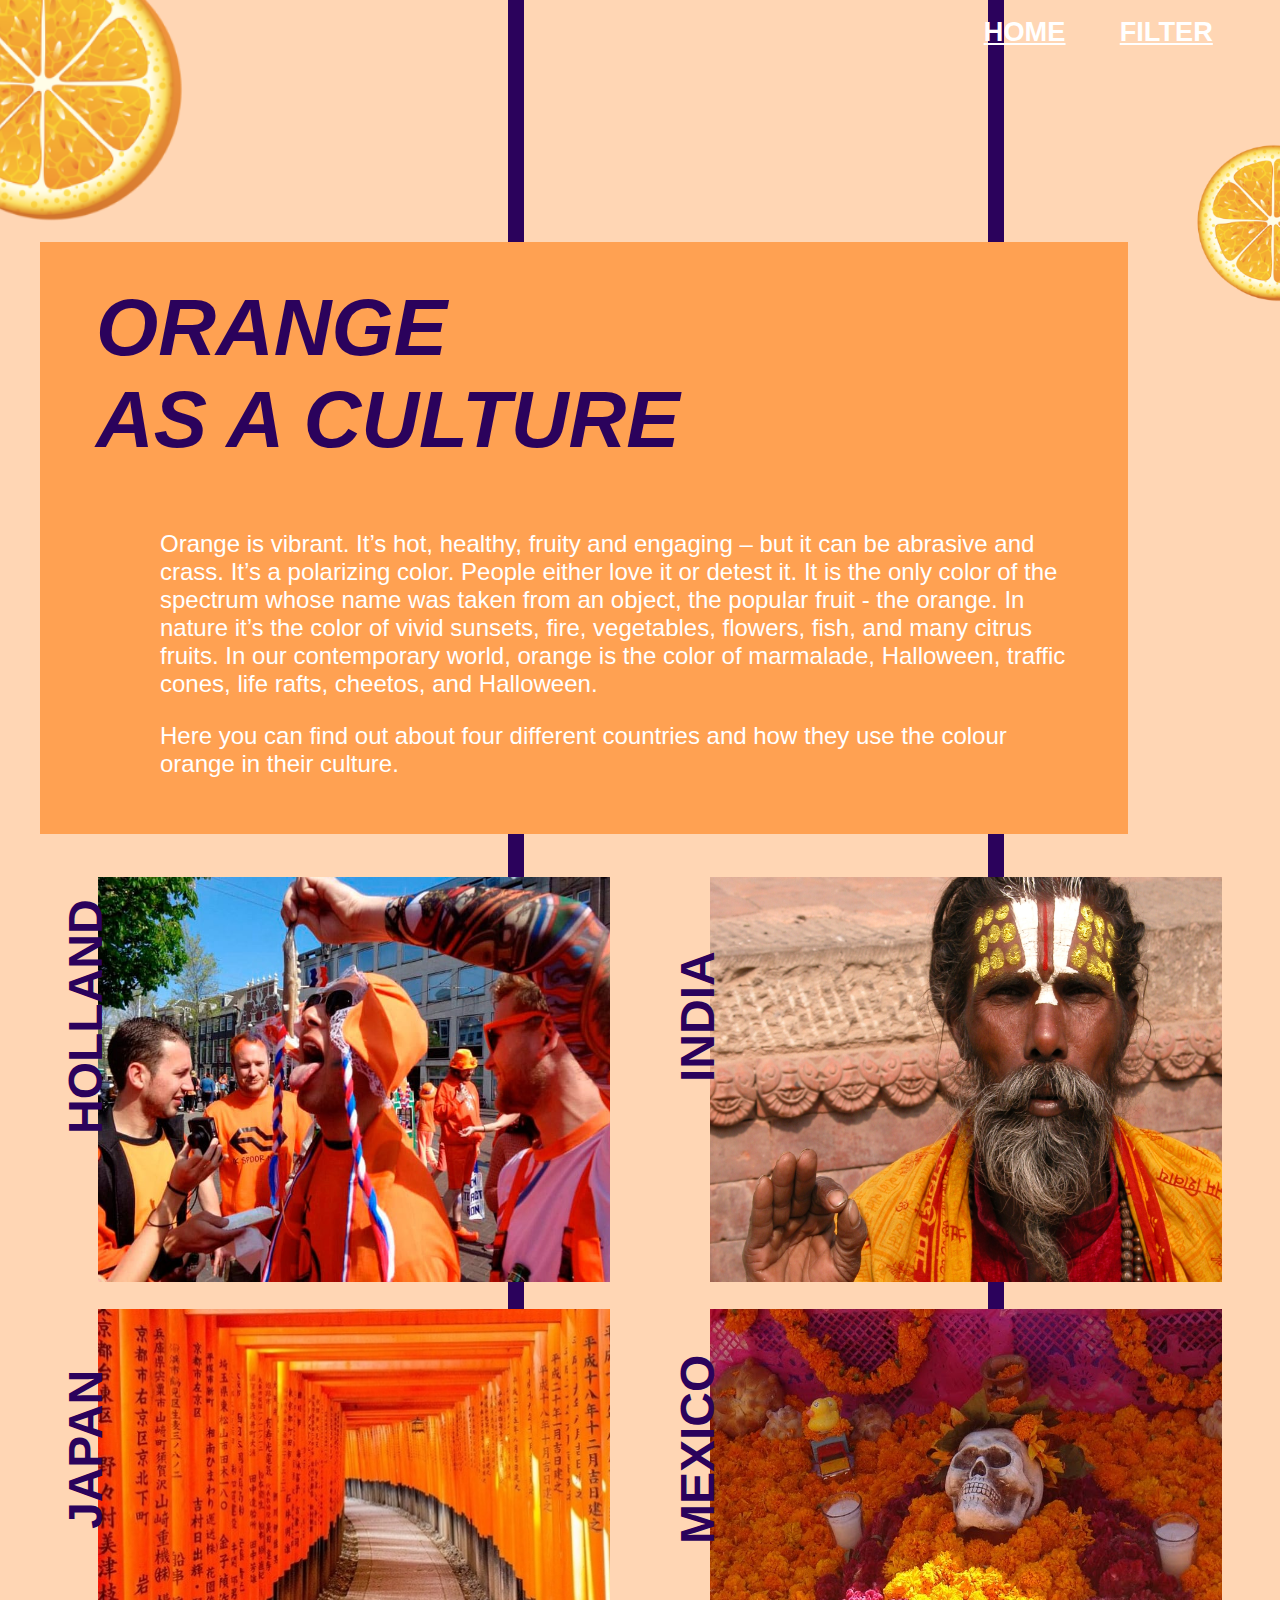
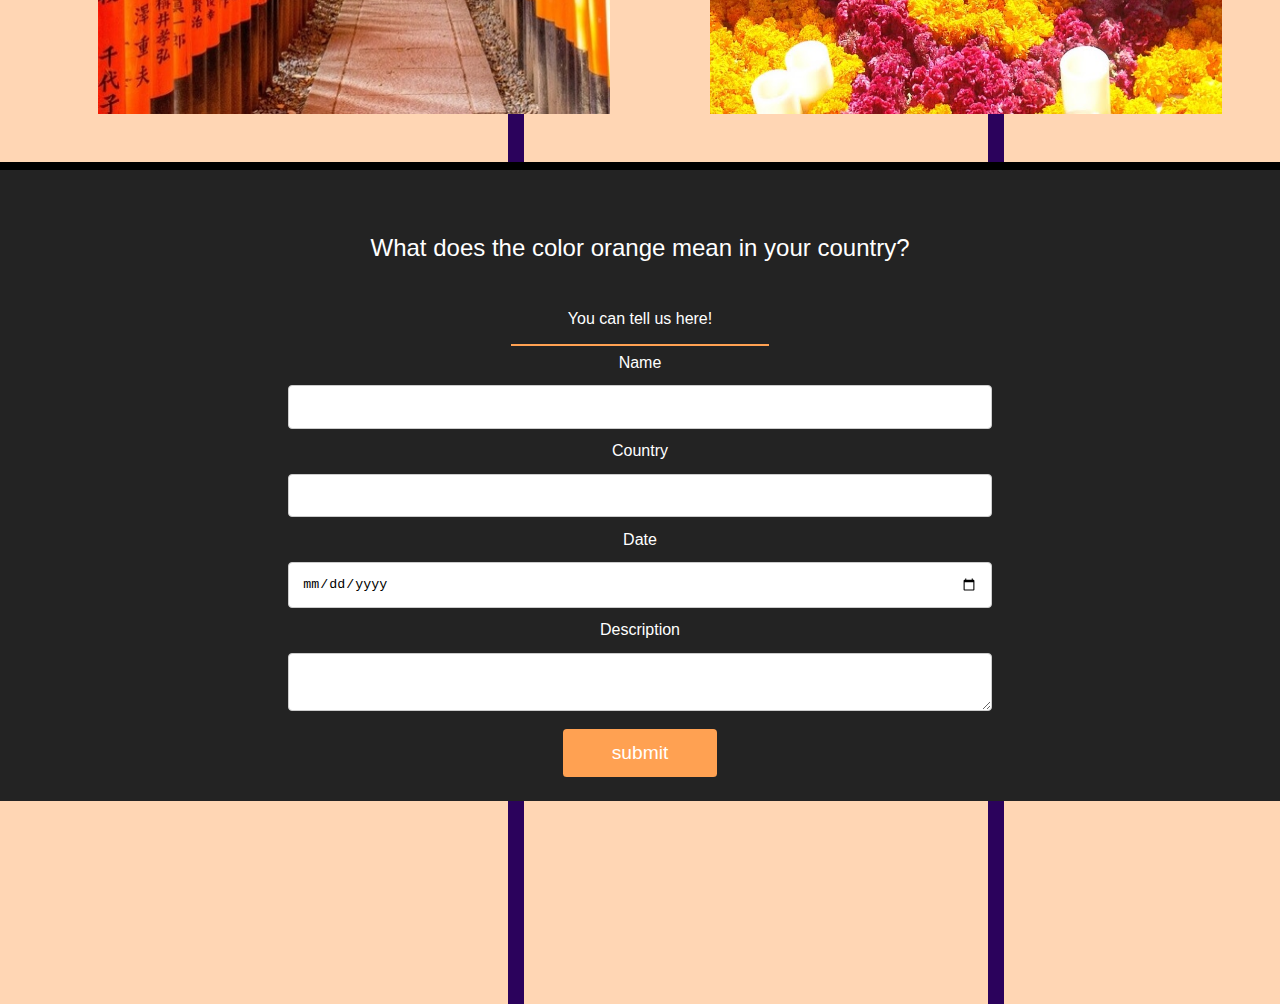
==== commit 28190909: "Add files via upload" ====
--- a/index.html
+++ b/index.html
@@ -15,7 +15,7 @@
         <nav>
             <ul>
                 <li> <a href="index.html">HOME</a> </li>
-                <li id="filterknop">FILTER</li>
+                <li tabindex="0" id="filterknop">FILTER</li>
             </ul>
         </nav>
 
--- a/stylesheet.css
+++ b/stylesheet.css
@@ -34,6 +34,8 @@
     color: #ffffff;
     text-decoration: underline;
     transition: 0.7s;
+/*    https://stackoverflow.com/questions/3015523/remove-or-disable-focus-border-of-browser-via-javascript*/
+    outline: 0;
 }
 
 
@@ -58,7 +60,7 @@
 /*https://codepen.io/FED_HERK04/pen/oNggmXN*/
 
 #filtersection {
-    width: 70%;
+    width: 75%;
     position: absolute;
     background-color: #D8C0FF;
     padding: 1em;
@@ -143,7 +145,7 @@
 
 .bgimages img:nth-of-type(2) {
     position: relative;
-    transform: translate(9em, 3em);
+    transform: translate(5em, 3em);
     z-index: -1;
     width: 7em;
 }
@@ -778,7 +780,6 @@
 }
 
 main article li img {
-    height: 40vh;
     width: 40vw;
     margin-top: -31vh;
 
